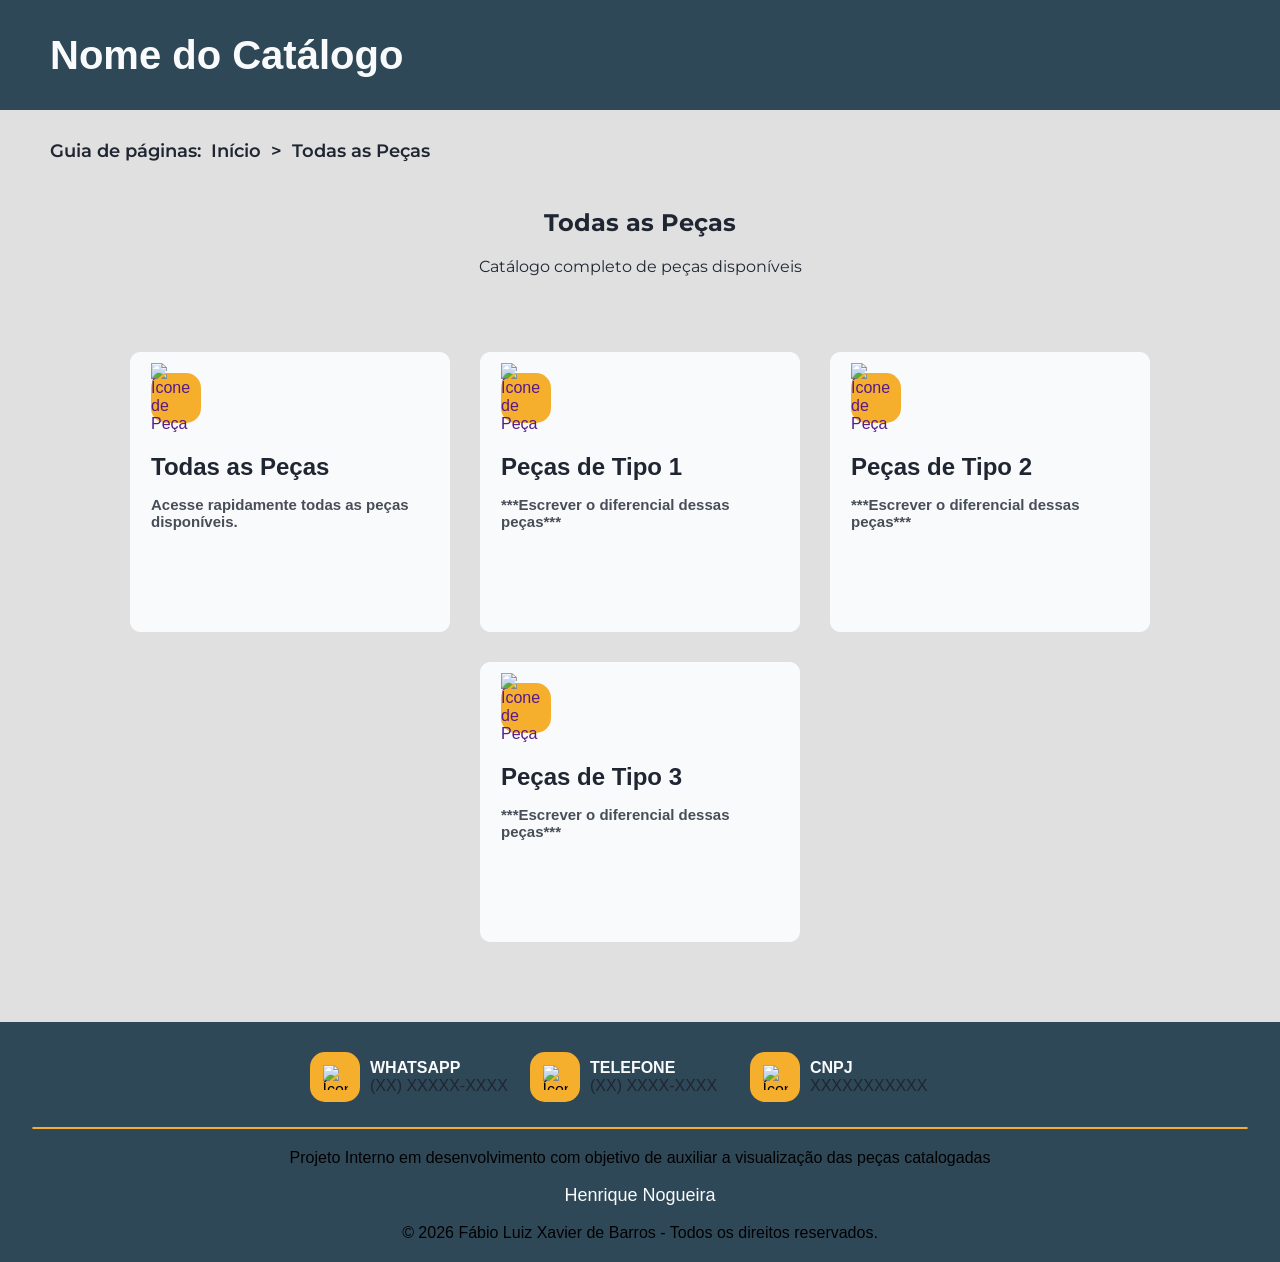
==== pages/todasAsPecas.html @ 171936b4 "first commit" ====
<!DOCTYPE html>
<html lang="pt-br">
<head>
    <meta charset="UTF-8">
    <meta name="viewport" content="width=device-width, initial-scale=1.0">
    <title>Todas as Peças</title>

    <link rel="stylesheet" href="../css/style.css">

    <link rel="preconnect" href="https://fonts.googleapis.com">
    <link rel="preconnect" href="https://fonts.gstatic.com" crossorigin>
    <link href="https://fonts.googleapis.com/css2?family=Google+Sans:ital,opsz,wght@0,17..18,400..700;1,17..18,400..700&family=Montserrat:ital,wght@0,100..900;1,100..900&display=swap" rel="stylesheet">
</head>

<body>
    <!-- Header -->
    <header class="main-header">
        <div class="text-header">
            <a href="../index.html"><p class="title-header">Nome do Catálogo</p></a>
        </div>

        <div class="Empresa-header-icon">
            <!-- Inserir logo da empresa direto pelo CSS -->
        </div>
    </header>
    <!-- Fim Header -->

    <!-- GUIA DE PÁGINAS -->
    <nav class="pages-guide-line">
        <ul class="ul-pages-guide">
            <li><p>Guia de páginas:</p></li>
            <li><a href="../index.html" title="Volte ao início"><p>Início</p></a></li>
            <li><p>></p></li>            
            <li><a href="../pages/todasAsPecas.html" title="Página com Todas as Peças"><p>Todas as Peças</p></a></li>
        </ul>
    </nav>
    <!-- FIM GUIA DE PÁGINAS -->

    <!-- Title Main -->
    <section class="main-section">
        <h1>Todas as Peças</h1>
        <p>Catálogo completo de peças disponíveis</p>
    </section>
    <!-- Fim Title Main -->

    <!-- Main -->
    <section class="main-topics">
        <div class="row-topics">
            <a class="auxiliary-pages" href="" title="" target="_parent">
                <div class="div-icon">
                    <img src="./icons/buscarPeca-white.svg" alt="Ícone de Peça">
                </div>
                <div>
                    <h2>Todas as Peças</h2>
                    <h3>Acesse rapidamente todas as peças disponíveis.</h3>
                </div>
            </a>

            <a class="auxiliary-pages" href="" title="" target="_parent">
                <div class="div-icon">
                    <img src="./icons/buscarPeca-white.svg" alt="Ícone de Peça">
                </div>
                <div>
                    <h2>Peças de Tipo 1</h2>
                    <h3>***Escrever o diferencial dessas peças***</h3>
                </div>
            </a>
            
            <a class="auxiliary-pages" href="" title="" target="_parent">
                <div class="div-icon">
                    <img src="./icons/buscarPeca-white.svg" alt="Ícone de Peça">
                </div>
                <div>
                    <h2>Peças de Tipo 2</h2>
                    <h3>***Escrever o diferencial dessas peças***</h3>
                </div>
            </a>

            <a class="auxiliary-pages" href="" title="" target="_parent">
                <div class="div-icon">
                    <img src="./icons/buscarPeca-white.svg" alt="Ícone de Peça">
                </div>
                <div>
                    <h2>Peças de Tipo 3</h2>
                    <h3>***Escrever o diferencial dessas peças***</h3>
                </div>
            </a>
        </div>
    </section>
    <!-- Fim Main -->



    <!-- FOOTER -->
    <footer>
        <div class="footer-infos">
            <div class="linha-dados-footer">
                <div class="div-icon-footer">
                    <img src="./icons/whatsapp-svgrepo-com (1).svg" alt="Ícone para Número de WhatsApp">
                </div>
                <div class="dados-contato-footer">
                    <p class="p-footer">WHATSAPP</p>
                    <p class="p-numbers">(XX) XXXXX-XXXX</p>
                </div>
            </div>

            <div class="linha-dados-footer">
                <div class="div-icon-footer">
                    <img src="./icons/phone-svgrepo-com.svg" alt="Ícone para Número de Telefone">
                </div>
                <div class="dados-contato-footer">
                    <p class="p-footer">TELEFONE</p>
                    <p class="p-numbers">(XX) XXXX-XXXX</p>
                </div>
            </div>

            <div class="linha-dados-footer">
                <div class="div-icon-footer">
                    <img src="./icons/cnpj-svg.svg" alt="Ícone para Número de CNPJ">
                </div>
                <div class="dados-contato-footer">
                    <p class="p-footer">CNPJ</p>
                    <p class="p-footer p-numbers">XXXXXXXXXXX</p>
                </div>
            </div>
        </div>
        <hr>
        <p>Projeto Interno em desenvolvimento com objetivo de auxiliar a visualização das peças catalogadas</p>
        <br>
        <a href="https://www.linkedin.com/in/henriquenxb/" target="_blank"><p>Henrique Nogueira</p></a>
        <br>
        <p>
            © 2026 Fábio Luiz Xavier de Barros - Todos os direitos reservados.
        </p>
        
    </footer>
    <!-- FIM FOOTER -->
</body>
</html>
---- css/style.css ----
@import url(./global.css);
@import url(./header.css);
@import url(./mainSection.css);
@import url(./externalLinks.css);
@import url(./mainTopics.css);
@import url(./footer.css);
@import url(./activitiesSection.css);
@import url(./pagesGuideLine.css);
@import url(./coursesPage.css);
@import url(./templateMessage.css);
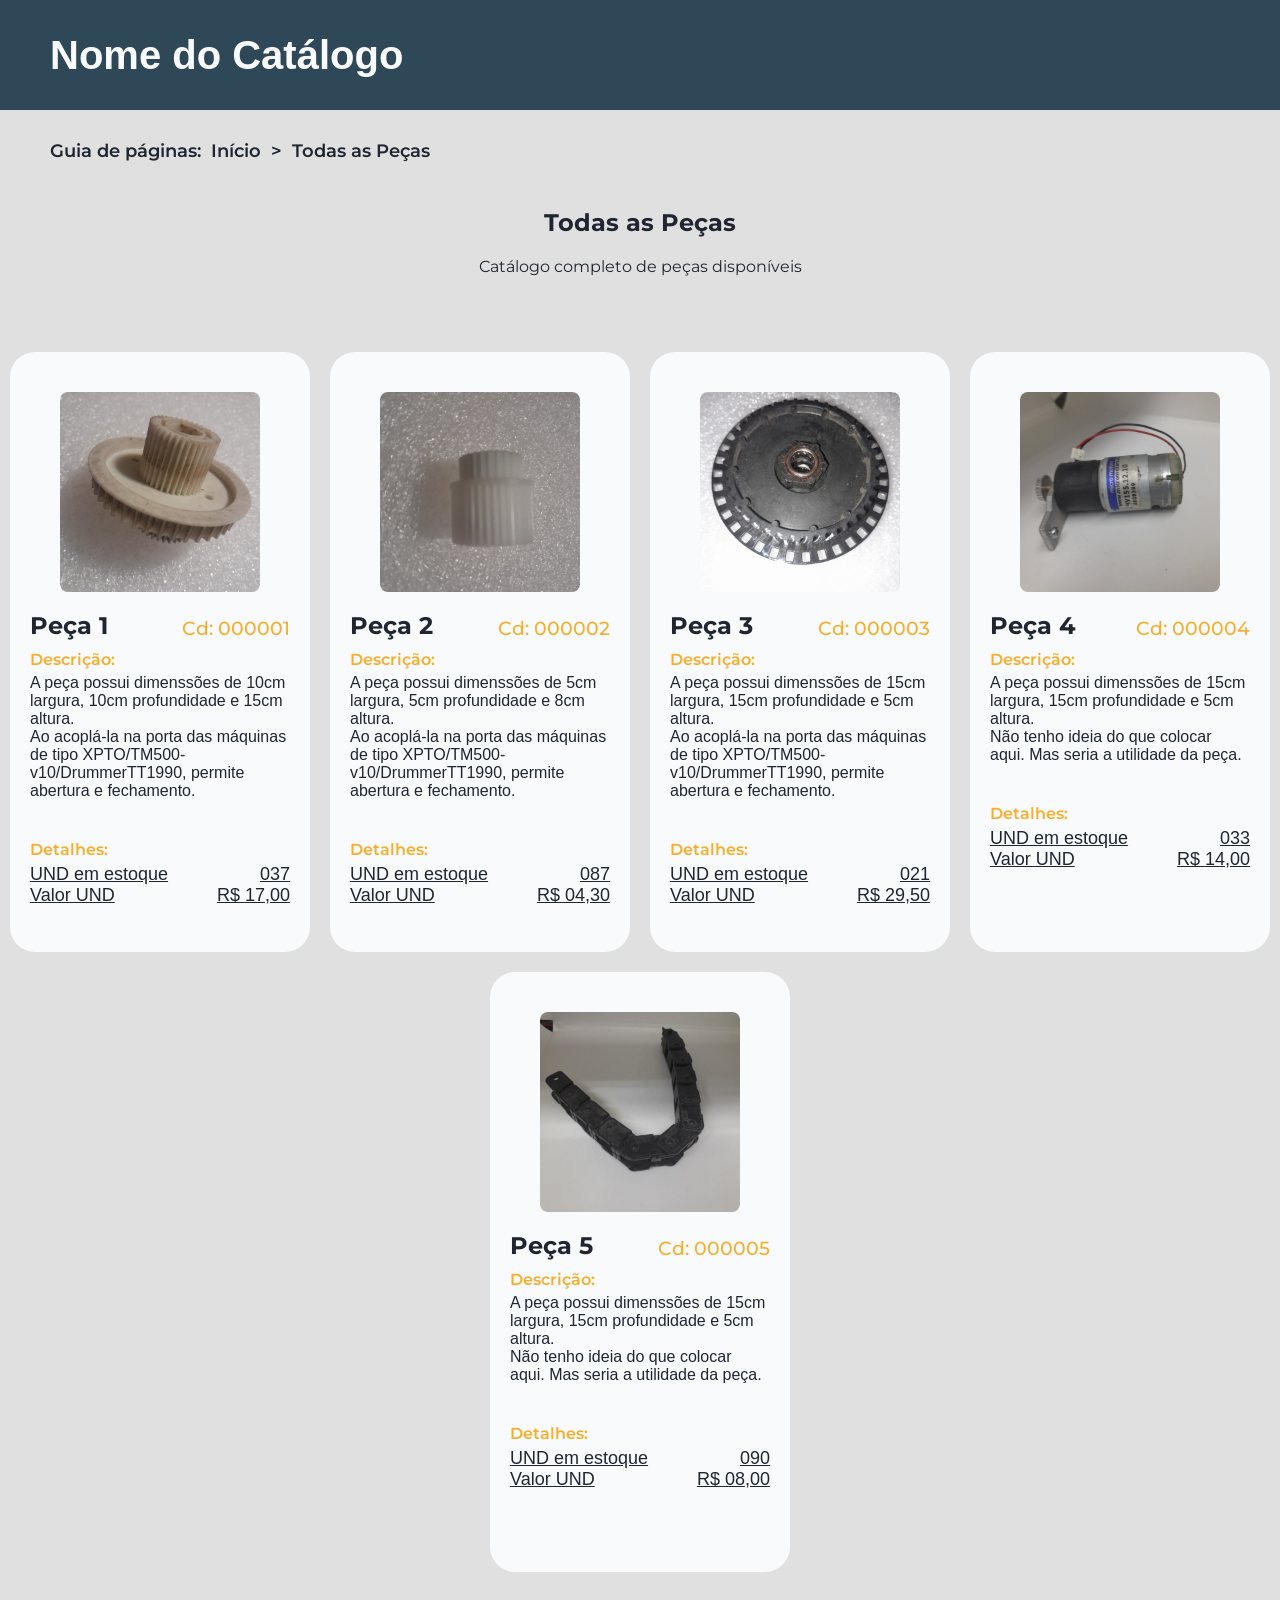
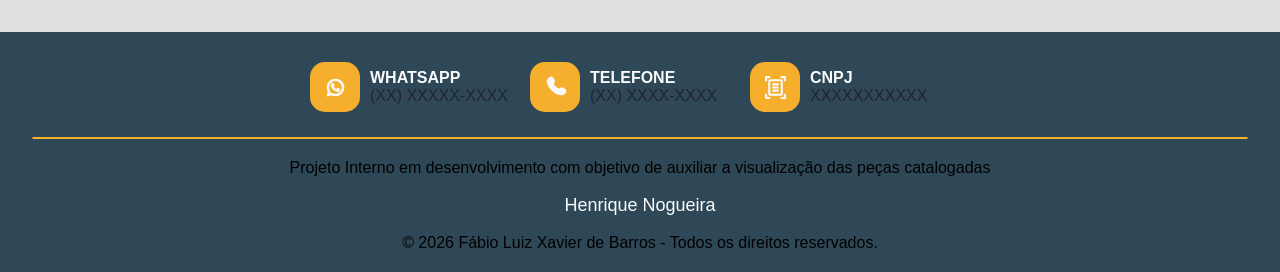
==== commit f959cb13: "new TodasAsPecas page" ====
--- a/pages/todasAsPecas.html
+++ b/pages/todasAsPecas.html
@@ -44,49 +44,167 @@
     <!-- Fim Title Main -->
 
     <!-- Main -->
-    <section class="main-topics">
-        <div class="row-topics">
-            <a class="auxiliary-pages" href="" title="" target="_parent">
-                <div class="div-icon">
-                    <img src="./icons/buscarPeca-white.svg" alt="Ícone de Peça">
-                </div>
-                <div>
-                    <h2>Todas as Peças</h2>
-                    <h3>Acesse rapidamente todas as peças disponíveis.</h3>
-                </div>
-            </a>
-
-            <a class="auxiliary-pages" href="" title="" target="_parent">
-                <div class="div-icon">
-                    <img src="./icons/buscarPeca-white.svg" alt="Ícone de Peça">
-                </div>
-                <div>
-                    <h2>Peças de Tipo 1</h2>
-                    <h3>***Escrever o diferencial dessas peças***</h3>
-                </div>
-            </a>
-            
-            <a class="auxiliary-pages" href="" title="" target="_parent">
-                <div class="div-icon">
-                    <img src="./icons/buscarPeca-white.svg" alt="Ícone de Peça">
-                </div>
-                <div>
-                    <h2>Peças de Tipo 2</h2>
-                    <h3>***Escrever o diferencial dessas peças***</h3>
-                </div>
-            </a>
-
-            <a class="auxiliary-pages" href="" title="" target="_parent">
-                <div class="div-icon">
-                    <img src="./icons/buscarPeca-white.svg" alt="Ícone de Peça">
-                </div>
-                <div>
-                    <h2>Peças de Tipo 3</h2>
-                    <h3>***Escrever o diferencial dessas peças***</h3>
-                </div>
-            </a>
-        </div>
+
+    <section class="parts-card-section">
+        
+        <a class="link-part-card" href="">
+            <div class="part-card">
+                <div class="img-part-card">
+                    <img src="../images/peca1-foto1-rdm.png" alt="Imagem Peça ID1">
+                </div>
+                <div class="text-part-card">
+                    <header class="header-part-card">
+                        <h2 class="name-part">Peça 1</h2>
+                        <h3 class="id-part">Cd: 000001</h3>
+                    </header>
+                    <main class="main-part-card">
+                        <h4 class="description-part">Descrição:</h4>
+                        <p>A peça possui dimenssões de 10cm largura, 10cm profundidade e 15cm altura.<br>Ao acoplá-la na porta das máquinas de tipo XPTO/TM500-v10/DrummerTT1990, permite abertura e fechamento.</p>
+                        <ul>
+                            <li><h4 class="description-part">Detalhes:</h4></li>
+                            <li>
+                                <div class="li-text-part-card">
+                                    <p>UND em estoque</p> <div class="qtd-part-stock"><p>037</p></div>
+                                </div>
+                            </li>
+                            <li>
+                                <div class="li-text-part-card">
+                                    <p>Valor UND</p> <div class="value-part"><p>R$ 17,00</p></div>
+                                </div>
+                            </li>    
+                        </ul>
+                    </main>
+                </div>
+            </div>
+        </a>
+
+        <a class="link-part-card" href="">
+            <div class="part-card">
+                <div class="img-part-card">
+                    <img src="../images/peca2-foto1-rdm.jpeg" alt="Imagem Peça ID1">
+                </div>
+                <div class="text-part-card">
+                    <header class="header-part-card">
+                        <h2 class="name-part">Peça 2</h2>
+                        <h3 class="id-part">Cd: 000002</h3>
+                    </header>
+                    <main class="main-part-card">
+                        <h4 class="description-part">Descrição:</h4>
+                        <p>A peça possui dimenssões de 5cm largura, 5cm profundidade e 8cm altura.<br>Ao acoplá-la na porta das máquinas de tipo XPTO/TM500-v10/DrummerTT1990, permite abertura e fechamento.</p>
+                        <ul>
+                            <li><h4 class="description-part">Detalhes:</h4></li>
+                            <li>
+                                <div class="li-text-part-card">
+                                    <p>UND em estoque</p> <div class="qtd-part-stock"><p>087</p></div>
+                                </div>
+                            </li>
+                            <li>
+                                <div class="li-text-part-card">
+                                    <p>Valor UND</p> <div class="value-part"><p>R$ 04,30</p></div>
+                                </div>
+                            </li>    
+                        </ul>
+                    </main>
+                </div>
+            </div>
+        </a>
+
+        <a class="link-part-card" href="">
+            <div class="part-card">
+                <div class="img-part-card">
+                    <img src="../images/peca3-foto1-rdm.jpeg" alt="Imagem Peça ID1">
+                </div>
+                <div class="text-part-card">
+                    <header class="header-part-card">
+                        <h2 class="name-part">Peça 3</h2>
+                        <h3 class="id-part">Cd: 000003</h3>
+                    </header>
+                    <main class="main-part-card">
+                        <h4 class="description-part">Descrição:</h4>
+                        <p>A peça possui dimenssões de 15cm largura, 15cm profundidade e 5cm altura.<br>Ao acoplá-la na porta das máquinas de tipo XPTO/TM500-v10/DrummerTT1990, permite abertura e fechamento.</p>
+                        <ul>
+                            <li><h4 class="description-part">Detalhes:</h4></li>
+                            <li>
+                                <div class="li-text-part-card">
+                                    <p>UND em estoque</p> <div class="qtd-part-stock"><p>021</p></div>
+                                </div>
+                            </li>
+                            <li>
+                                <div class="li-text-part-card">
+                                    <p>Valor UND</p> <div class="value-part"><p>R$ 29,50</p></div>
+                                </div>
+                            </li>    
+                        </ul>
+                    </main>
+                </div>
+            </div>
+        </a>
+
+        <a class="link-part-card" href="">
+            <div class="part-card">
+                <div class="img-part-card">
+                    <img src="../images/peca4-foto1-rdm.jpeg" alt="Imagem Peça ID1">
+                </div>
+                <div class="text-part-card">
+                    <header class="header-part-card">
+                        <h2 class="name-part">Peça 4</h2>
+                        <h3 class="id-part">Cd: 000004</h3>
+                    </header>
+                    <main class="main-part-card">
+                        <h4 class="description-part">Descrição:</h4>
+                        <p>A peça possui dimenssões de 15cm largura, 15cm profundidade e 5cm altura.<br>Não tenho ideia do que colocar aqui. Mas seria a utilidade da peça.</p>
+                        <ul>
+                            <li><h4 class="description-part">Detalhes:</h4></li>
+                            <li>
+                                <div class="li-text-part-card">
+                                    <p>UND em estoque</p> <div class="qtd-part-stock"><p>033</p></div>
+                                </div>
+                            </li>
+                            <li>
+                                <div class="li-text-part-card">
+                                    <p>Valor UND</p> <div class="value-part"><p>R$ 14,00</p></div>
+                                </div>
+                            </li>    
+                        </ul>
+                    </main>
+                </div>
+            </div>
+        </a>
+
+        <a class="link-part-card" href="">
+            <div class="part-card">
+                <div class="img-part-card">
+                    <img src="../images/peca5-foto1-rdm.jpeg" alt="Imagem Peça ID1">
+                </div>
+                <div class="text-part-card">
+                    <header class="header-part-card">
+                        <h2 class="name-part">Peça 5</h2>
+                        <h3 class="id-part">Cd: 000005</h3>
+                    </header>
+                    <main class="main-part-card">
+                        <h4 class="description-part">Descrição:</h4>
+                        <p>A peça possui dimenssões de 15cm largura, 15cm profundidade e 5cm altura.<br>Não tenho ideia do que colocar aqui. Mas seria a utilidade da peça.</p>
+                        <ul>
+                            <li><h4 class="description-part">Detalhes:</h4></li>
+                            <li>
+                                <div class="li-text-part-card">
+                                    <p>UND em estoque</p> <div class="qtd-part-stock"><p>090</p></div>
+                                </div>
+                            </li>
+                            <li>
+                                <div class="li-text-part-card">
+                                    <p>Valor UND</p> <div class="value-part"><p>R$ 08,00</p></div>
+                                </div>
+                            </li>    
+                        </ul>
+                    </main>
+                </div>
+            </div>
+        </a>
+
     </section>
+
+    
     <!-- Fim Main -->
 
 
@@ -96,7 +214,7 @@
         <div class="footer-infos">
             <div class="linha-dados-footer">
                 <div class="div-icon-footer">
-                    <img src="./icons/whatsapp-svgrepo-com (1).svg" alt="Ícone para Número de WhatsApp">
+                    <img src="../icons/whatsapp-svgrepo-com (1).svg" alt="Ícone para Número de WhatsApp">
                 </div>
                 <div class="dados-contato-footer">
                     <p class="p-footer">WHATSAPP</p>
@@ -106,7 +224,7 @@
 
             <div class="linha-dados-footer">
                 <div class="div-icon-footer">
-                    <img src="./icons/phone-svgrepo-com.svg" alt="Ícone para Número de Telefone">
+                    <img src="../icons/phone-svgrepo-com.svg" alt="Ícone para Número de Telefone">
                 </div>
                 <div class="dados-contato-footer">
                     <p class="p-footer">TELEFONE</p>
@@ -116,7 +234,7 @@
 
             <div class="linha-dados-footer">
                 <div class="div-icon-footer">
-                    <img src="./icons/cnpj-svg.svg" alt="Ícone para Número de CNPJ">
+                    <img src="../icons/cnpj-svg.svg" alt="Ícone para Número de CNPJ">
                 </div>
                 <div class="dados-contato-footer">
                     <p class="p-footer">CNPJ</p>
--- a/css/style.css
+++ b/css/style.css
@@ -7,4 +7,5 @@
 @import url(./activitiesSection.css);
 @import url(./pagesGuideLine.css);
 @import url(./coursesPage.css);
-@import url(./templateMessage.css);+@import url(./templateMessage.css);
+@import url(./partsCardSection.css);
